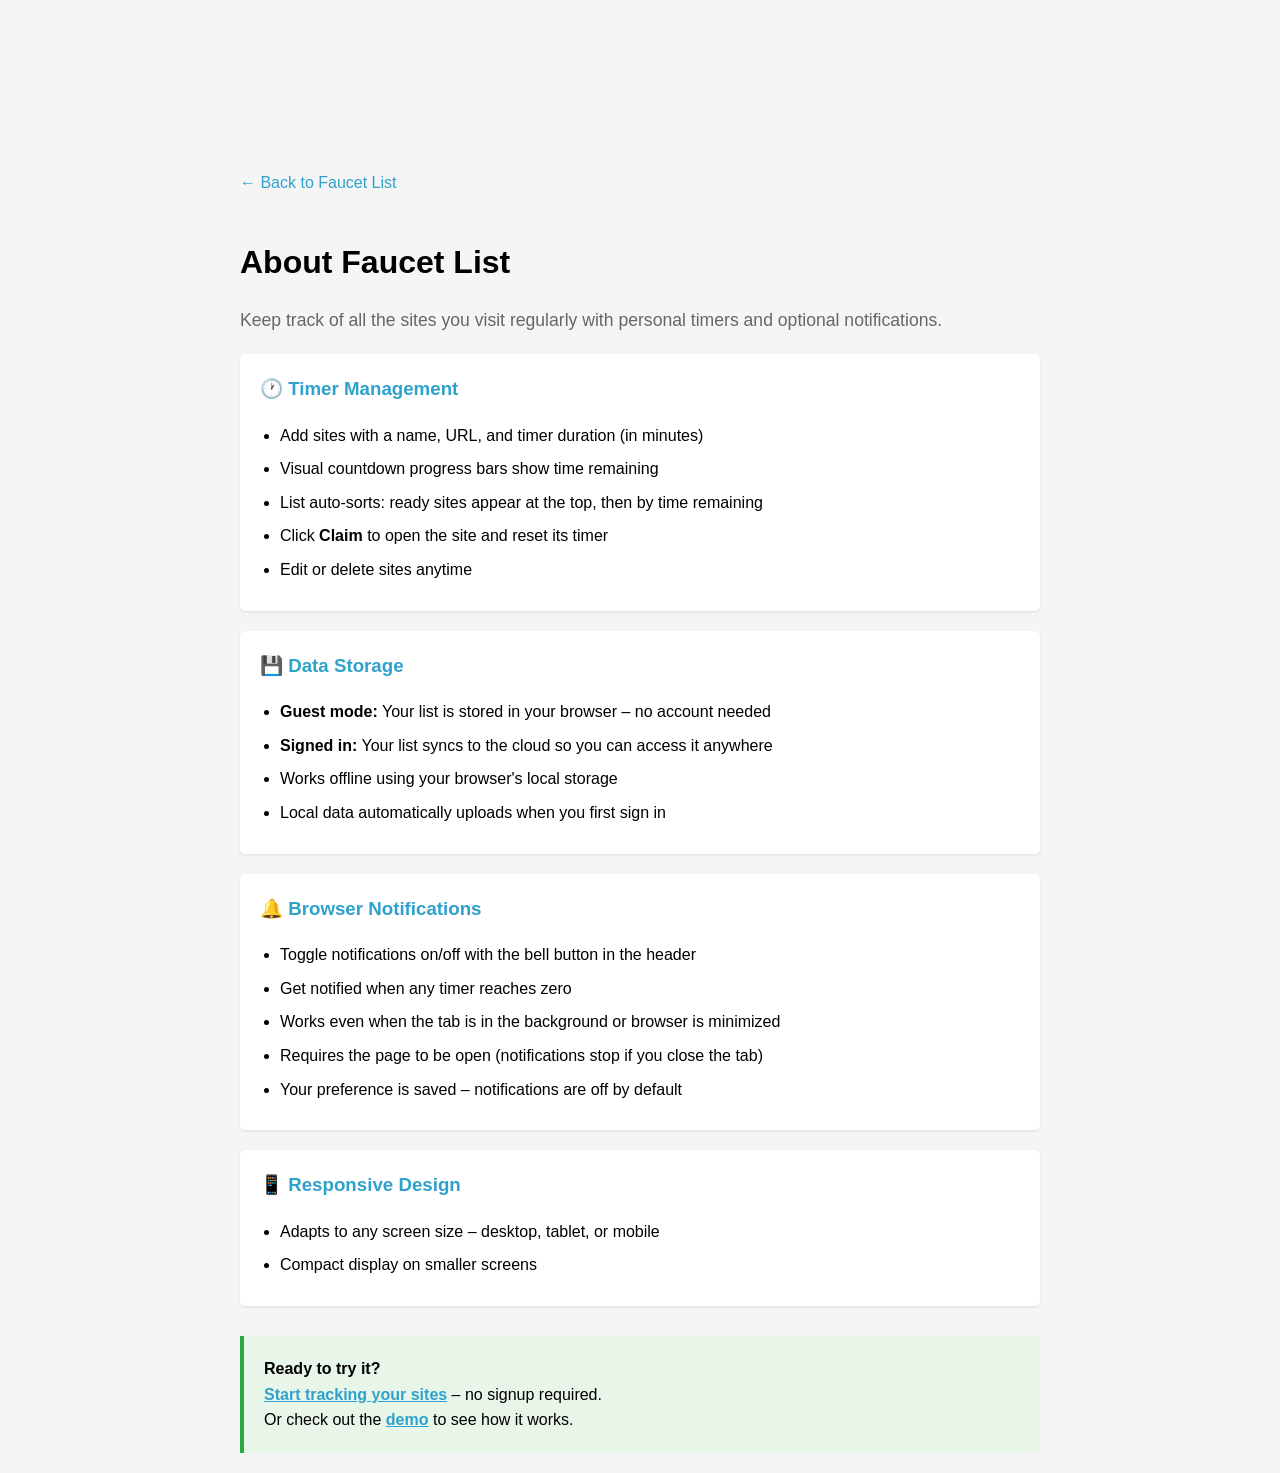
==== site/about.html @ e82f1f48 "faucetlist deploy - 2026-02-11 21:55:53" ====
<!DOCTYPE html>
<html lang="en">
<head>
    <meta charset="UTF-8">
    <meta name="viewport" content="width=device-width, initial-scale=1.0">
    <title>About – Faucet List</title>
    <link rel="icon" type="image/png" href="/favicons/favicon-96x96.png" sizes="96x96" />
    <link rel="icon" type="image/svg+xml" href="/favicons/favicon.svg" />
    <link rel="shortcut icon" href="/favicons/favicon.ico" />
    <link rel="apple-touch-icon" sizes="180x180" href="/favicons/apple-touch-icon.png" />
    <meta name="apple-mobile-web-app-title" content="FaucetList" />
    <link rel="manifest" href="/favicons/site.webmanifest" />
    <style>
        body {
            font-family: -apple-system, BlinkMacSystemFont, "Segoe UI", Roboto, sans-serif;
            max-width: 800px;
            margin: 0 auto;
            padding: 20px;
            background: #f5f5f5;
            line-height: 1.6;
        }
        h1 { margin-bottom: 5px; }
        h2 {
            color: #333;
            border-bottom: 2px solid #2ea2cc;
            padding-bottom: 5px;
            margin-top: 30px;
        }
        .subtitle {
            color: #666;
            margin-bottom: 20px;
            font-size: 1.1em;
        }
        .back-link {
            display: inline-block;
            margin-bottom: 20px;
            color: #2ea2cc;
            text-decoration: none;
        }
        .back-link:hover { text-decoration: underline; }
        .feature-section {
            background: #fff;
            padding: 20px;
            margin-bottom: 20px;
            border-radius: 5px;
            box-shadow: 0 1px 3px rgba(0,0,0,0.1);
        }
        .feature-section h3 {
            margin-top: 0;
            color: #2ea2cc;
        }
        ul {
            margin: 0;
            padding-left: 20px;
        }
        li { margin-bottom: 8px; }
        .cta {
            margin-top: 30px;
            padding: 20px;
            background: #e8f5e9;
            border-left: 4px solid #28a745;
            border-radius: 0 5px 5px 0;
        }
        .cta a {
            color: #2ea2cc;
            font-weight: bold;
        }
        code {
            background: #f0f0f0;
            padding: 2px 6px;
            border-radius: 3px;
            font-size: 0.9em;
        }
    </style>
</head>
<body>
    <div id="frame" style="width: 100%;margin: auto;position: relative; z-index: 99998;">
        <iframe data-aa='2427210' src='//acceptable.a-ads.com/2427210/?size=Adaptive'
            style='border:0; padding:0; width:100%; height:auto; overflow:hidden;display: block;margin: auto'></iframe>
    </div>

    <a href="/" class="back-link">← Back to Faucet List</a>
    <h1>About Faucet List</h1>
    <p class="subtitle">Keep track of all the sites you visit regularly with personal timers and optional notifications.</p>

    <div class="feature-section">
        <h3>🕐 Timer Management</h3>
        <ul>
            <li>Add sites with a name, URL, and timer duration (in minutes)</li>
            <li>Visual countdown progress bars show time remaining</li>
            <li>List auto-sorts: ready sites appear at the top, then by time remaining</li>
            <li>Click <strong>Claim</strong> to open the site and reset its timer</li>
            <li>Edit or delete sites anytime</li>
        </ul>
    </div>

    <div class="feature-section">
        <h3>💾 Data Storage</h3>
        <ul>
            <li><strong>Guest mode:</strong> Your list is stored in your browser – no account needed</li>
            <li><strong>Signed in:</strong> Your list syncs to the cloud so you can access it anywhere</li>
            <li>Works offline using your browser's local storage</li>
            <li>Local data automatically uploads when you first sign in</li>
        </ul>
    </div>

    <div class="feature-section">
        <h3>🔔 Browser Notifications</h3>
        <ul>
            <li>Toggle notifications on/off with the bell button in the header</li>
            <li>Get notified when any timer reaches zero</li>
            <li>Works even when the tab is in the background or browser is minimized</li>
            <li>Requires the page to be open (notifications stop if you close the tab)</li>
            <li>Your preference is saved – notifications are off by default</li>
        </ul>
    </div>

    <div class="feature-section">
        <h3>📱 Responsive Design</h3>
        <ul>
            <li>Adapts to any screen size – desktop, tablet, or mobile</li>
            <li>Compact display on smaller screens</li>
        </ul>
    </div>

    <div class="cta">
        <strong>Ready to try it?</strong><br>
        <a href="/">Start tracking your sites</a> – no signup required.<br>
        Or check out the <a href="/demo.html">demo</a> to see how it works.
    </div>
</body>
</html>
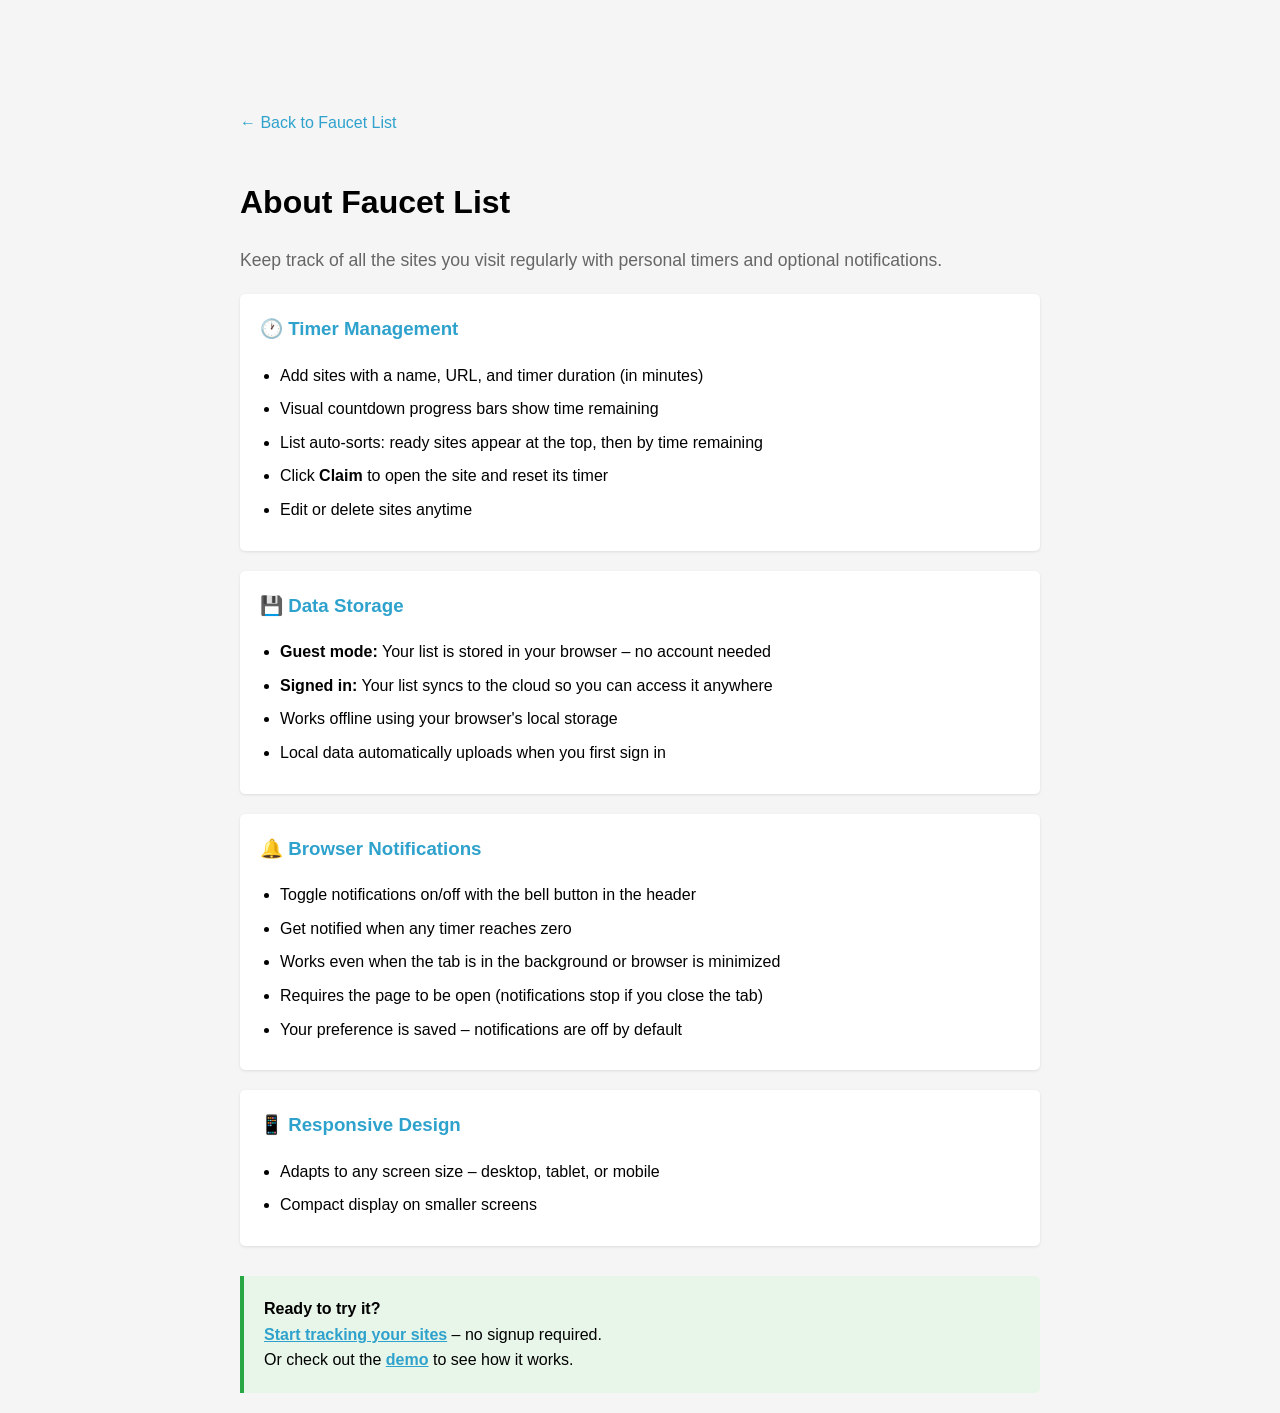
==== commit a252d73c: "faucetlist deploy - 2026-02-11 23:08:59" ====
--- a/site/about.html
+++ b/site/about.html
@@ -74,9 +74,9 @@
     </style>
 </head>
 <body>
-    <div id="frame" style="width: 100%;margin: auto;position: relative; z-index: 99998;">
+    <div id="frame" style="width: 100%; max-width: 728px; margin: auto; position: relative; z-index: 99998;">
         <iframe data-aa='2427210' src='//acceptable.a-ads.com/2427210/?size=Adaptive'
-            style='border:0; padding:0; width:100%; height:auto; overflow:hidden;display: block;margin: auto'></iframe>
+            style='border:0; padding:0; width:100%; aspect-ratio: 728 / 90; overflow:hidden; display: block; margin: auto'></iframe>
     </div>
 
     <a href="/" class="back-link">← Back to Faucet List</a>
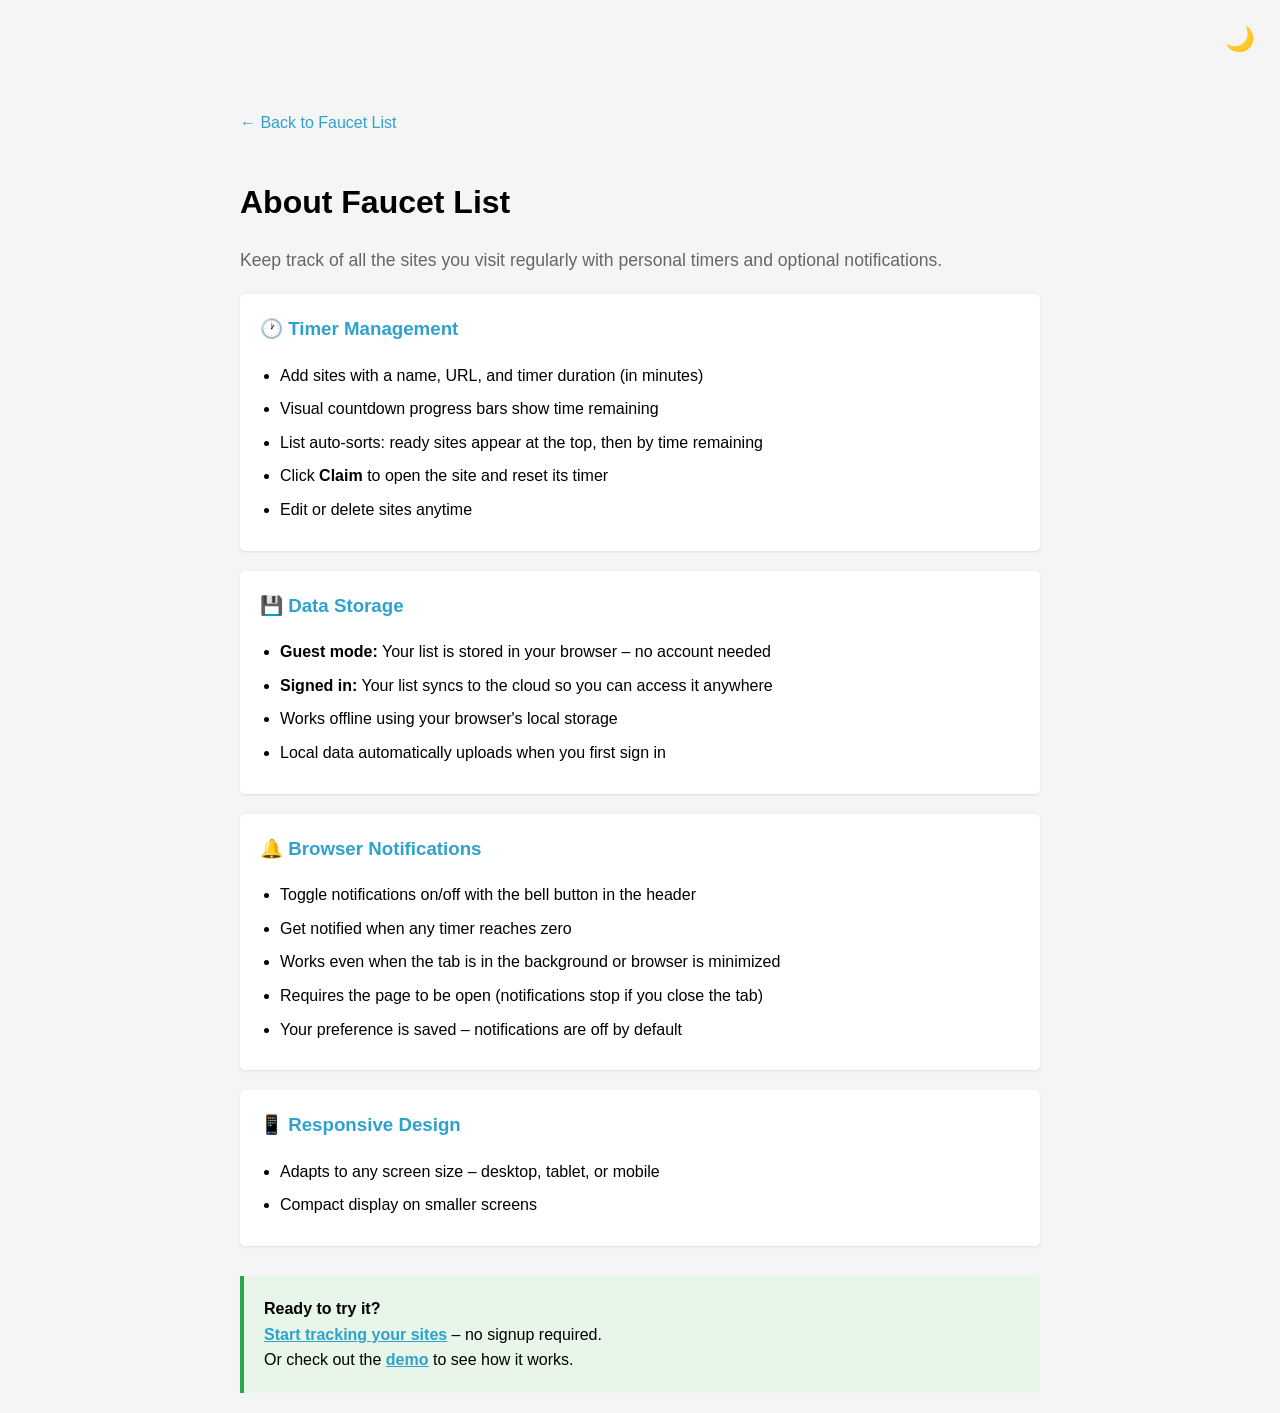
==== commit 70cc5033: "adding analytics system" ====
--- a/site/about.html
+++ b/site/about.html
@@ -1,5 +1,6 @@
 <!DOCTYPE html>
 <html lang="en">
+
 <head>
     <meta charset="UTF-8">
     <meta name="viewport" content="width=device-width, initial-scale=1.0">
@@ -19,41 +20,57 @@
             background: #f5f5f5;
             line-height: 1.6;
         }
-        h1 { margin-bottom: 5px; }
+
+        h1 {
+            margin-bottom: 5px;
+        }
+
         h2 {
             color: #333;
             border-bottom: 2px solid #2ea2cc;
             padding-bottom: 5px;
             margin-top: 30px;
         }
+
         .subtitle {
             color: #666;
             margin-bottom: 20px;
             font-size: 1.1em;
         }
+
         .back-link {
             display: inline-block;
             margin-bottom: 20px;
             color: #2ea2cc;
             text-decoration: none;
         }
-        .back-link:hover { text-decoration: underline; }
+
+        .back-link:hover {
+            text-decoration: underline;
+        }
+
         .feature-section {
             background: #fff;
             padding: 20px;
             margin-bottom: 20px;
             border-radius: 5px;
-            box-shadow: 0 1px 3px rgba(0,0,0,0.1);
-        }
+            box-shadow: 0 1px 3px rgba(0, 0, 0, 0.1);
+        }
+
         .feature-section h3 {
             margin-top: 0;
             color: #2ea2cc;
         }
+
         ul {
             margin: 0;
             padding-left: 20px;
         }
-        li { margin-bottom: 8px; }
+
+        li {
+            margin-bottom: 8px;
+        }
+
         .cta {
             margin-top: 30px;
             padding: 20px;
@@ -61,19 +78,83 @@
             border-left: 4px solid #28a745;
             border-radius: 0 5px 5px 0;
         }
+
         .cta a {
             color: #2ea2cc;
             font-weight: bold;
         }
+
         code {
             background: #f0f0f0;
             padding: 2px 6px;
             border-radius: 3px;
             font-size: 0.9em;
         }
+
+        /* Dark mode toggle */
+        .dark-mode-toggle {
+            position: fixed;
+            top: 20px;
+            right: 20px;
+            background: none;
+            border: none;
+            font-size: 24px;
+            cursor: pointer;
+            padding: 5px;
+            z-index: 1000;
+        }
+
+        .dark-mode-toggle:hover {
+            opacity: 0.7;
+        }
+
+        /* Dark mode styles */
+        body.dark-mode {
+            background: #1a1a1a;
+            color: #e0e0e0;
+        }
+
+        body.dark-mode h1,
+        body.dark-mode h2 {
+            color: #e0e0e0;
+            border-bottom-color: #0073aa;
+        }
+
+        body.dark-mode h3 {
+            color: #4db8e8;
+        }
+
+        body.dark-mode .subtitle {
+            color: #b0b0b0;
+        }
+
+        body.dark-mode .back-link {
+            color: #4db8e8;
+        }
+
+        body.dark-mode .feature-section {
+            background: #2d2d2d;
+            box-shadow: 0 1px 3px rgba(0, 0, 0, 0.3);
+        }
+
+        body.dark-mode .cta {
+            background: #2d4a2d;
+            border-left-color: #4caf50;
+        }
+
+        body.dark-mode .cta a {
+            color: #4db8e8;
+        }
+
+        body.dark-mode code {
+            background: #3a3a3a;
+            color: #e0e0e0;
+        }
     </style>
 </head>
+
 <body>
+    <button id="dark-mode-toggle" class="dark-mode-toggle" title="Toggle dark mode">🌙</button>
     <div id="frame" style="width: 100%; max-width: 728px; margin: auto; position: relative; z-index: 99998;">
         <iframe data-aa='2427210' src='//acceptable.a-ads.com/2427210/?size=Adaptive'
             style='border:0; padding:0; width:100%; aspect-ratio: 728 / 90; overflow:hidden; display: block; margin: auto'></iframe>
@@ -81,7 +162,8 @@
 
     <a href="/" class="back-link">← Back to Faucet List</a>
     <h1>About Faucet List</h1>
-    <p class="subtitle">Keep track of all the sites you visit regularly with personal timers and optional notifications.</p>
+    <p class="subtitle">Keep track of all the sites you visit regularly with personal timers and optional notifications.
+    </p>
 
     <div class="feature-section">
         <h3>🕐 Timer Management</h3>
@@ -128,5 +210,29 @@
         <a href="/">Start tracking your sites</a> – no signup required.<br>
         Or check out the <a href="/demo.html">demo</a> to see how it works.
     </div>
+
+    <script>
+        // Dark mode functionality
+        (function initDarkMode() {
+            var darkModeToggle = document.getElementById('dark-mode-toggle');
+            var body = document.body;
+
+            // Load saved preference
+            var isDarkMode = localStorage.getItem('darkMode') === 'true';
+            if (isDarkMode) {
+                body.classList.add('dark-mode');
+                darkModeToggle.textContent = '☀️';
+            }
+
+            // Toggle dark mode
+            darkModeToggle.addEventListener('click', function () {
+                body.classList.toggle('dark-mode');
+                var isDark = body.classList.contains('dark-mode');
+                localStorage.setItem('darkMode', isDark);
+                darkModeToggle.textContent = isDark ? '☀️' : '🌙';
+            });
+        })();
+    </script>
 </body>
-</html>
+
+</html>
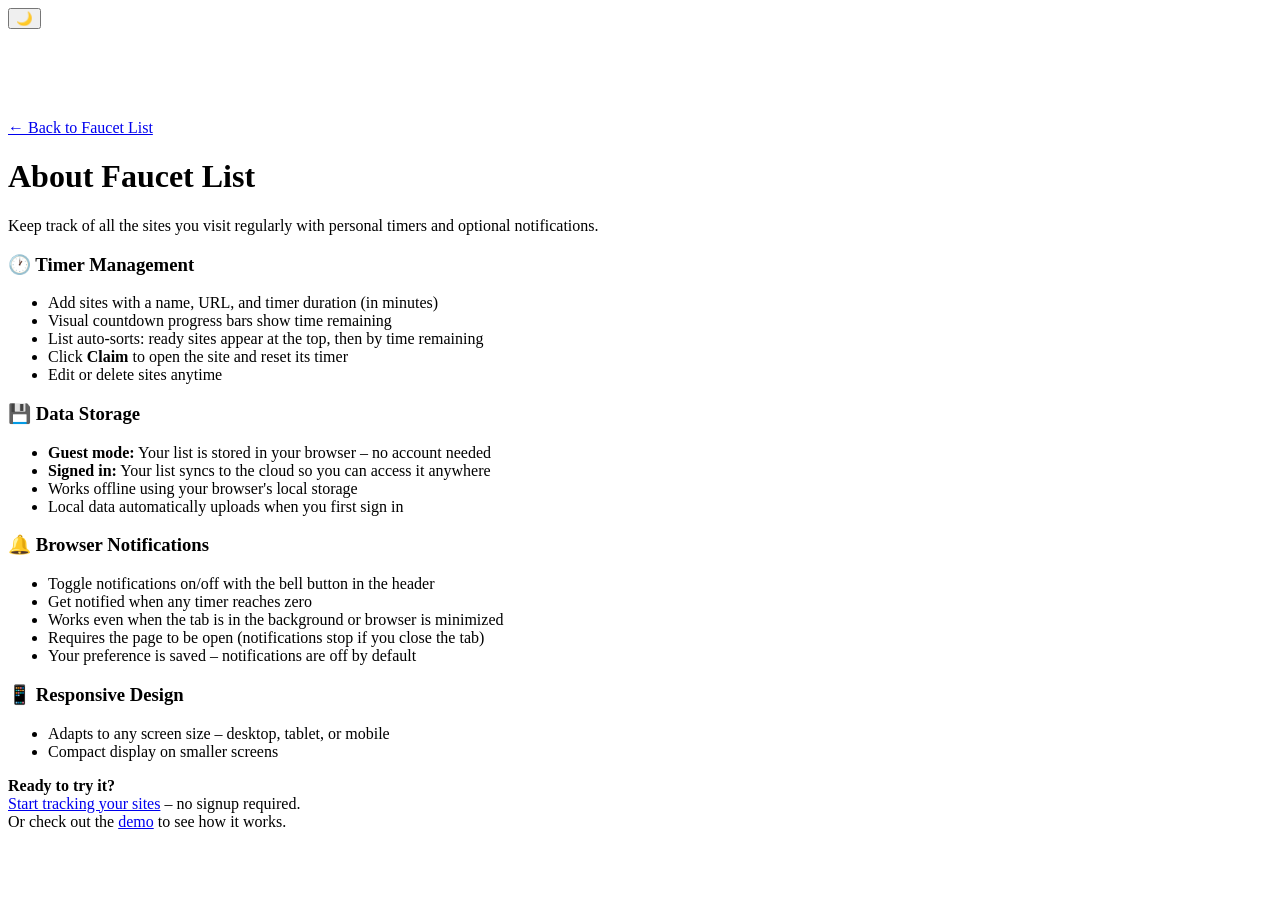
==== commit be62f3b0: "refactor: extract shared CSS and dark mode JS into site.css and darkmode.js" ====
--- a/site/about.html
+++ b/site/about.html
@@ -5,145 +5,36 @@
     <meta charset="UTF-8">
     <meta name="viewport" content="width=device-width, initial-scale=1.0">
     <title>About – Faucet List</title>
+    <meta name="description" content="Learn about Faucet List, a simple tool for tracking cryptocurrency faucet claim timers across all your devices.">
+
+    <!-- Open Graph Meta Tags -->
+    <meta property="og:url" content="https://faucetlist.org/about.html">
+    <meta property="og:type" content="website">
+    <meta property="og:title" content="About – Faucet List">
+    <meta property="og:description" content="Learn about Faucet List, a simple tool for tracking cryptocurrency faucet claim timers across all your devices.">
+    <meta property="og:image" content="https://faucetlist.org/og-image.png">
+
+    <!-- Twitter Meta Tags -->
+    <meta name="twitter:card" content="summary_large_image">
+    <meta property="twitter:domain" content="faucetlist.org">
+    <meta property="twitter:url" content="https://faucetlist.org/about.html">
+    <meta name="twitter:title" content="About – Faucet List">
+    <meta name="twitter:description" content="Learn about Faucet List, a simple tool for tracking cryptocurrency faucet claim timers across all your devices.">
+    <meta name="twitter:image" content="https://faucetlist.org/og-image.png">
+
     <link rel="icon" type="image/png" href="/favicons/favicon-96x96.png" sizes="96x96" />
     <link rel="icon" type="image/svg+xml" href="/favicons/favicon.svg" />
     <link rel="shortcut icon" href="/favicons/favicon.ico" />
     <link rel="apple-touch-icon" sizes="180x180" href="/favicons/apple-touch-icon.png" />
     <meta name="apple-mobile-web-app-title" content="FaucetList" />
     <link rel="manifest" href="/favicons/site.webmanifest" />
+    <link rel="stylesheet" href="/css/site.css">
     <style>
-        body {
-            font-family: -apple-system, BlinkMacSystemFont, "Segoe UI", Roboto, sans-serif;
-            max-width: 800px;
-            margin: 0 auto;
-            padding: 20px;
-            background: #f5f5f5;
-            line-height: 1.6;
-        }
-
-        h1 {
-            margin-bottom: 5px;
-        }
-
-        h2 {
-            color: #333;
-            border-bottom: 2px solid #2ea2cc;
-            padding-bottom: 5px;
-            margin-top: 30px;
-        }
-
-        .subtitle {
-            color: #666;
-            margin-bottom: 20px;
-            font-size: 1.1em;
-        }
-
-        .back-link {
-            display: inline-block;
-            margin-bottom: 20px;
-            color: #2ea2cc;
-            text-decoration: none;
-        }
-
-        .back-link:hover {
-            text-decoration: underline;
-        }
-
-        .feature-section {
-            background: #fff;
-            padding: 20px;
-            margin-bottom: 20px;
-            border-radius: 5px;
-            box-shadow: 0 1px 3px rgba(0, 0, 0, 0.1);
-        }
-
-        .feature-section h3 {
-            margin-top: 0;
-            color: #2ea2cc;
-        }
-
-        ul {
-            margin: 0;
-            padding-left: 20px;
-        }
-
-        li {
-            margin-bottom: 8px;
-        }
-
-        .cta {
-            margin-top: 30px;
-            padding: 20px;
-            background: #e8f5e9;
-            border-left: 4px solid #28a745;
-            border-radius: 0 5px 5px 0;
-        }
-
-        .cta a {
-            color: #2ea2cc;
-            font-weight: bold;
-        }
-
         code {
             background: #f0f0f0;
             padding: 2px 6px;
             border-radius: 3px;
             font-size: 0.9em;
-        }
-
-        /* Dark mode toggle */
-        .dark-mode-toggle {
-            position: fixed;
-            top: 20px;
-            right: 20px;
-            background: none;
-            border: none;
-            font-size: 24px;
-            cursor: pointer;
-            padding: 5px;
-            z-index: 1000;
-        }
-
-        .dark-mode-toggle:hover {
-            opacity: 0.7;
-        }
-
-        /* Dark mode styles */
-        body.dark-mode {
-            background: #1a1a1a;
-            color: #e0e0e0;
-        }
-
-        body.dark-mode h1,
-        body.dark-mode h2 {
-            color: #e0e0e0;
-            border-bottom-color: #0073aa;
-        }
-
-        body.dark-mode h3 {
-            color: #4db8e8;
-        }
-
-        body.dark-mode .subtitle {
-            color: #b0b0b0;
-        }
-
-        body.dark-mode .back-link {
-            color: #4db8e8;
-        }
-
-        body.dark-mode .feature-section {
-            background: #2d2d2d;
-            box-shadow: 0 1px 3px rgba(0, 0, 0, 0.3);
-        }
-
-        body.dark-mode .cta {
-            background: #2d4a2d;
-            border-left-color: #4caf50;
-        }
-
-        body.dark-mode .cta a {
-            color: #4db8e8;
         }
 
         body.dark-mode code {
@@ -155,10 +46,11 @@
 
 <body>
     <button id="dark-mode-toggle" class="dark-mode-toggle" title="Toggle dark mode">🌙</button>
-    <div id="frame" style="width: 100%; max-width: 728px; margin: auto; position: relative; z-index: 99998;">
+    <div id="banner-wrap" style="width: 100%; max-width: 728px; margin: auto; z-index: 99998;">
         <iframe data-aa='2427210' src='//acceptable.a-ads.com/2427210/?size=Adaptive'
             style='border:0; padding:0; width:100%; aspect-ratio: 728 / 90; overflow:hidden; display: block; margin: auto'></iframe>
     </div>
+    <script src="/js/banner.js"></script>
 
     <a href="/" class="back-link">← Back to Faucet List</a>
     <h1>About Faucet List</h1>
@@ -211,28 +103,7 @@
         Or check out the <a href="/demo.html">demo</a> to see how it works.
     </div>
 
-    <script>
-        // Dark mode functionality
-        (function initDarkMode() {
-            var darkModeToggle = document.getElementById('dark-mode-toggle');
-            var body = document.body;
-
-            // Load saved preference
-            var isDarkMode = localStorage.getItem('darkMode') === 'true';
-            if (isDarkMode) {
-                body.classList.add('dark-mode');
-                darkModeToggle.textContent = '☀️';
-            }
-
-            // Toggle dark mode
-            darkModeToggle.addEventListener('click', function () {
-                body.classList.toggle('dark-mode');
-                var isDark = body.classList.contains('dark-mode');
-                localStorage.setItem('darkMode', isDark);
-                darkModeToggle.textContent = isDark ? '☀️' : '🌙';
-            });
-        })();
-    </script>
+    <script src="/js/darkmode.js"></script>
 </body>
 
 </html>
